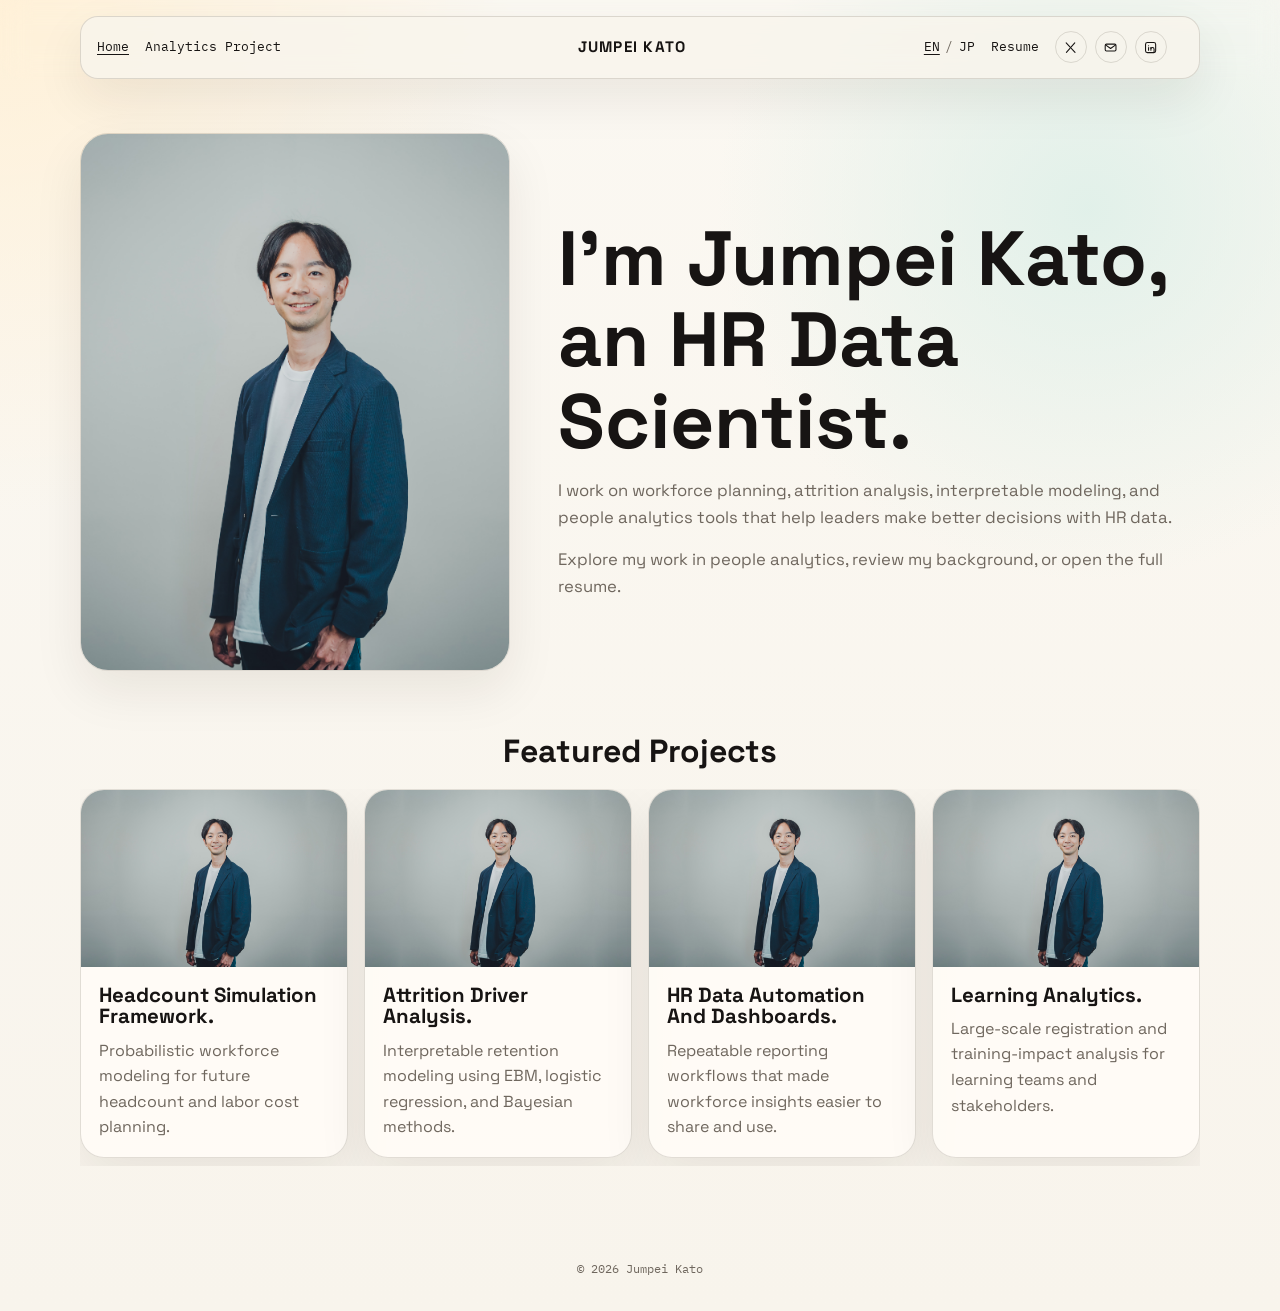
==== src/index.html @ 15a97541 "small modifications in the text" ====
<!doctype html>
<html lang="en">
<head>
  <meta charset="UTF-8">
  <meta name="viewport" content="width=device-width, initial-scale=1.0">
  <title>Jumpei Kato | Portfolio</title>
  <meta
    name="description"
    content="Jumpei Kato portfolio homepage focused on people analytics, workforce planning, and HR data science."
  >
  <link rel="preconnect" href="https://fonts.googleapis.com">
  <link rel="preconnect" href="https://fonts.gstatic.com" crossorigin>
  <link href="https://fonts.googleapis.com/css2?family=Space+Grotesk:wght@400;500;700&family=IBM+Plex+Mono:wght@400;500&display=swap" rel="stylesheet">
  <link rel="stylesheet" href="./style.css">
</head>
<body class="page-home" data-page="home" data-lang="en">
  <div class="grain" aria-hidden="true"></div>
  <div id="site-header"></div>

  <main class="home-main">
    <section class="hero-split">
      <section class="hero-media">
        <img src="./assets/images/self_image.jpg" alt="Portrait of Jumpei Kato">
      </section>

      <section class="intro-stack">
        <h1>I’m Jumpei Kato, an HR Data Scientist.</h1>
        <p class="intro-copy">
          I work on workforce planning, attrition analysis, interpretable modeling,
          and people analytics tools that help leaders make better decisions with HR data.
        </p>
        <p class="support-copy">
          Explore my work in people analytics, review my background, or open the full resume.
        </p>
      </section>
    </section>

    <section class="carousel-section">
      <div class="section-heading">
        <h2>Featured Projects</h2>
      </div>

      <div class="project-carousel">
        <article class="carousel-card">
          <div class="carousel-card-media">
            <img src="./assets/images/self_image.jpg" alt="Headcount Simulation Framework preview">
          </div>
          <div class="carousel-card-body">
            <h3>Headcount Simulation Framework.</h3>
            <p>Probabilistic workforce modeling for future headcount and labor cost planning.</p>
          </div>
        </article>

        <article class="carousel-card">
          <div class="carousel-card-media">
            <img src="./assets/images/self_image.jpg" alt="Attrition Driver Analysis preview">
          </div>
          <div class="carousel-card-body">
            <h3>Attrition Driver Analysis.</h3>
            <p>Interpretable retention modeling using EBM, logistic regression, and Bayesian methods.</p>
          </div>
        </article>

        <article class="carousel-card">
          <div class="carousel-card-media">
            <img src="./assets/images/self_image.jpg" alt="HR Data Automation And Dashboards preview">
          </div>
          <div class="carousel-card-body">
            <h3>HR Data Automation And Dashboards.</h3>
            <p>Repeatable reporting workflows that made workforce insights easier to share and use.</p>
          </div>
        </article>

        <article class="carousel-card">
          <div class="carousel-card-media">
            <img src="./assets/images/self_image.jpg" alt="Learning Analytics preview">
          </div>
          <div class="carousel-card-body">
            <h3>Learning Analytics.</h3>
            <p>Large-scale registration and training-impact analysis for learning teams and stakeholders.</p>
          </div>
        </article>
      </div>
    </section>
  </main>

  <footer class="site-footer">
    <p>© <span id="year"></span> Jumpei Kato</p>
  </footer>

  <script src="./header.js"></script>
  <script src="./script.js"></script>
</body>
</html>
---- src/style.css ----
:root {
  --bg: #f8f4ec;
  --surface: rgba(255, 252, 247, 0.9);
  --ink: #171413;
  --muted: #6f675e;
  --line: rgba(73, 59, 43, 0.16);
  --accent: #145c53;
  --accent-soft: #e2efe9;
  --shadow: 0 20px 50px rgba(36, 28, 19, 0.08);
}

* {
  box-sizing: border-box;
}

html {
  scroll-behavior: smooth;
}

body {
  margin: 0;
  color: var(--ink);
  font-family: "Space Grotesk", sans-serif;
  line-height: 1.6;
  background:
    radial-gradient(circle at top left, rgba(255, 240, 214, 0.95), transparent 28%),
    radial-gradient(circle at 85% 16%, rgba(224, 240, 233, 0.95), transparent 24%),
    linear-gradient(180deg, #fbf8f2 0%, var(--bg) 100%);
}

.grain {
  position: fixed;
  inset: 0;
  pointer-events: none;
  opacity: 0.07;
  background-image: radial-gradient(#000 0.35px, transparent 0.35px);
  background-size: 4px 4px;
}

a {
  color: inherit;
}

.site-header {
  position: sticky;
  top: 0;
  z-index: 20;
  padding: 1rem 1.2rem 0;
  backdrop-filter: blur(14px);
}

.site-header-inner,
.nav-mobile {
  width: min(1120px, calc(100% - 0rem));
  margin: 0 auto;
  border: 1px solid var(--line);
  background: rgba(248, 244, 236, 0.82);
  box-shadow: var(--shadow);
}

.site-header-inner {
  display: grid;
  grid-template-columns: 1fr auto 1fr auto;
  align-items: center;
  gap: 1rem;
  padding: 0.9rem 1rem;
  border-radius: 18px;
}

.brand,
.nav a,
.header-links a {
  text-decoration: none;
}

.brand {
  font-size: 0.95rem;
  font-weight: 700;
  letter-spacing: 0.08em;
  text-transform: uppercase;
}

.nav,
.header-links {
  display: flex;
  align-items: center;
  gap: 1rem;
}

.nav-left {
  justify-self: start;
}

.header-links {
  justify-self: end;
}

.nav a,
.header-links a,
.lang-toggle,
.social-links,
.eyebrow,
.site-footer,
.muted-line {
  font-family: "IBM Plex Mono", monospace;
}

.nav a,
.header-links a {
  font-size: 0.8rem;
}

.lang-toggle {
  display: inline-flex;
  align-items: center;
  gap: 0.35rem;
  font-size: 0.8rem;
}

.lang-toggle span {
  color: var(--muted);
}

.lang-toggle a[aria-current="page"] {
  text-decoration: underline;
  text-underline-offset: 0.2rem;
}

.social-links {
  display: inline-flex;
  align-items: center;
  gap: 0.5rem;
}

.icon-link {
  display: inline-flex;
  align-items: center;
  justify-content: center;
  width: 2rem;
  height: 2rem;
  border: 1px solid var(--line);
  border-radius: 999px;
  transition: background-color 160ms ease, border-color 160ms ease;
}

.icon-link:hover {
  background: var(--accent-soft);
  border-color: rgba(20, 92, 83, 0.22);
}

.icon-link svg {
  width: 0.95rem;
  height: 0.95rem;
  fill: none;
  stroke: currentColor;
  stroke-width: 1.7;
  stroke-linecap: round;
  stroke-linejoin: round;
}

.nav a[aria-current="page"] {
  text-decoration: underline;
  text-underline-offset: 0.2rem;
}

.nav-toggle,
.nav-mobile {
  display: none;
}

.nav-toggle {
  border: 1px solid var(--line);
  background: transparent;
  color: var(--ink);
  padding: 0.45rem 0.7rem;
  border-radius: 999px;
  font-family: "IBM Plex Mono", monospace;
  font-size: 0.78rem;
}

.home-main,
.page-main {
  margin: 0 auto;
}

.home-main {
  width: min(1120px, calc(100% - 2rem));
  padding: 3.4rem 0 4rem;
}

.page-main {
  width: min(980px, calc(100% - 2rem));
  padding: 3rem 0 4rem;
}

.hero-split {
  display: grid;
  grid-template-columns: minmax(300px, 430px) minmax(0, 1fr);
  align-items: center;
  gap: 3rem;
}

.intro-stack,
.page-intro {
  text-align: center;
}

.intro-stack {
  max-width: 760px;
}

.hero-split .intro-stack {
  max-width: 620px;
  text-align: left;
}

.eyebrow {
  margin: 0;
  color: var(--muted);
  font-size: 0.76rem;
  letter-spacing: 0.08em;
  text-transform: uppercase;
}

h1,
h2,
h3,
p {
  margin: 0;
}

h1,
h2,
h3 {
  line-height: 1.06;
}

h1 {
  margin-top: 0.9rem;
  font-size: clamp(2.8rem, 7vw, 4.8rem);
}

h2 {
  font-size: clamp(1.5rem, 4vw, 2rem);
}

h3 {
  font-size: 1.28rem;
}

.intro-copy,
.support-copy {
  max-width: 700px;
  margin: 1rem auto 0;
  color: var(--muted);
  font-size: 1.04rem;
}

.hero-media {
  width: 100%;
}

.hero-media img {
  display: block;
  width: 100%;
  aspect-ratio: 4 / 5;
  object-fit: cover;
  border-radius: 28px;
  border: 1px solid var(--line);
  box-shadow: var(--shadow);
}

.button-row {
  display: flex;
  justify-content: center;
  gap: 0.8rem;
  flex-wrap: wrap;
  margin-top: 1.2rem;
}

.button-row-left {
  justify-content: flex-start;
}

.hero-split .intro-copy,
.hero-split .support-copy {
  max-width: 40rem;
  margin-left: 0;
  margin-right: 0;
}

.primary-button,
.learn-more {
  display: inline-flex;
  align-items: center;
  justify-content: center;
  min-height: 2.8rem;
  padding: 0.7rem 1rem;
  border-radius: 999px;
  text-decoration: none;
}

.primary-button {
  border: 1px solid transparent;
  background: var(--accent);
  color: #f8fffd;
}

.carousel-section,
.stacked-cards,
.resume-layout {
  margin-top: 4rem;
}

.section-heading {
  margin-bottom: 1.25rem;
  text-align: center;
}

.section-heading h2 {
  margin-top: 0.45rem;
}

.project-carousel {
  display: grid;
  grid-auto-flow: column;
  grid-auto-columns: minmax(260px, 360px);
  gap: 1rem;
  overflow-x: auto;
  padding-bottom: 0.5rem;
  scroll-snap-type: x proximity;
}

.carousel-card,
.detail-card {
  border: 1px solid var(--line);
  border-radius: 24px;
  background: var(--surface);
  box-shadow: var(--shadow);
}

.carousel-card {
  overflow: hidden;
  scroll-snap-align: start;
}

.carousel-card-media img {
  display: block;
  width: 100%;
  aspect-ratio: 3 / 2;
  object-fit: cover;
}

.carousel-card-body {
  padding: 1.1rem;
}

.carousel-card-body p {
  margin-top: 0.6rem;
  color: var(--muted);
}

.learn-more {
  margin-top: 1rem;
  border: 1px solid var(--line);
  background: #fff;
  width: fit-content;
}

.page-intro {
  max-width: 820px;
  margin: 0 auto;
}

.stacked-cards,
.resume-layout {
  display: grid;
  gap: 1rem;
}

.detail-card {
  padding: 1.25rem;
}

.detail-card p + p,
.resume-item + .resume-item {
  margin-top: 0.85rem;
}

.detail-card h2 {
  margin-bottom: 0.85rem;
}

.muted-line {
  color: var(--muted);
  font-size: 0.8rem;
}

.site-footer {
  width: min(1120px, calc(100% - 2rem));
  margin: 0 auto 2rem;
  padding-top: 1.8rem;
  color: var(--muted);
  font-size: 0.78rem;
  text-align: center;
}

@media (max-width: 800px) {
  .site-header-inner {
    grid-template-columns: 1fr auto auto;
  }

  .nav-left,
  .header-links {
    display: none;
  }

  .brand {
    justify-self: start;
  }

  .nav-toggle {
    display: inline-flex;
  }

  .nav-mobile {
    margin-top: 0.5rem;
    padding: 0.8rem 1rem;
    border-radius: 18px;
    flex-direction: column;
    align-items: flex-start;
    gap: 0.75rem;
  }

  .nav-mobile.open {
    display: flex;
  }

  .hero-split {
    grid-template-columns: 1fr;
    gap: 2rem;
  }

  .hero-split .intro-stack {
    max-width: 760px;
    text-align: center;
  }

  .hero-split .intro-copy,
  .hero-split .support-copy {
    margin-left: auto;
    margin-right: auto;
  }

  .hero-split .button-row {
    justify-content: center;
  }
}

@media (max-width: 640px) {
  .home-main,
  .page-main,
  .site-footer {
    width: min(100% - 1rem, 1120px);
  }

  .site-header {
    padding-inline: 0.5rem;
  }

  .site-header-inner,
  .nav-mobile,
  .detail-card,
  .carousel-card,
  .hero-media img {
    border-radius: 18px;
  }

  .project-carousel {
    grid-auto-columns: minmax(240px, 88vw);
  }
}
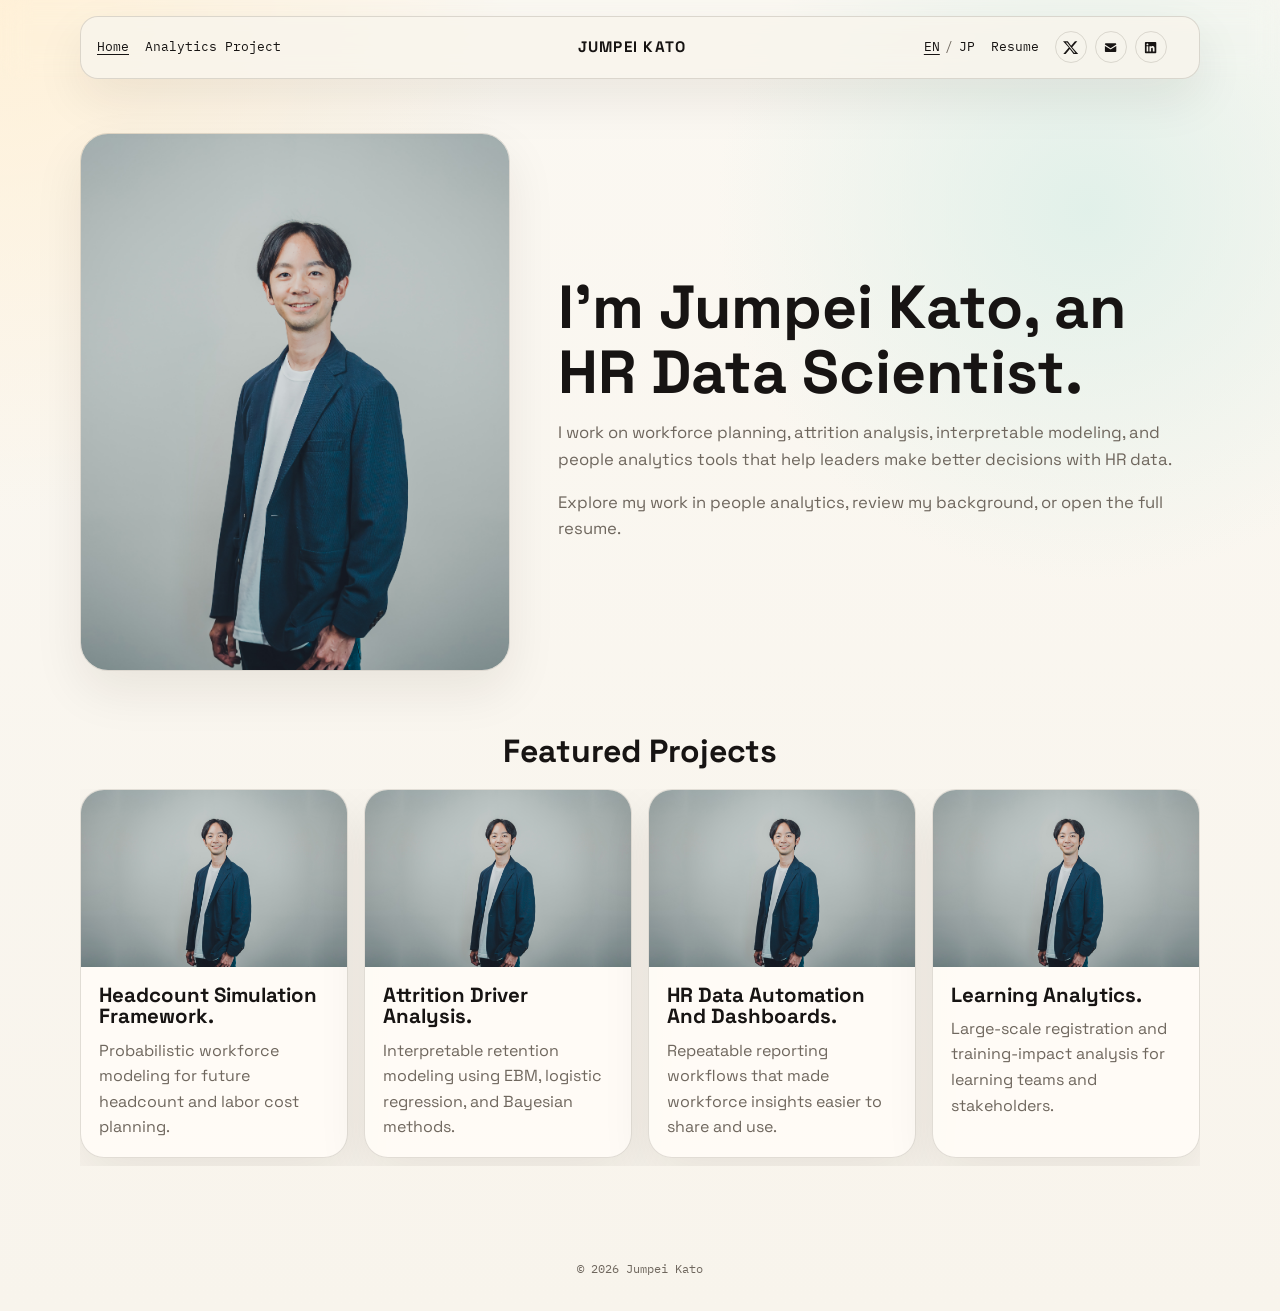
==== commit e135bf38: "modification" ====
--- a/src/index.html
+++ b/src/index.html
@@ -11,7 +11,7 @@
   <link rel="preconnect" href="https://fonts.googleapis.com">
   <link rel="preconnect" href="https://fonts.gstatic.com" crossorigin>
   <link href="https://fonts.googleapis.com/css2?family=Space+Grotesk:wght@400;500;700&family=IBM+Plex+Mono:wght@400;500&display=swap" rel="stylesheet">
-  <link rel="stylesheet" href="./style.css">
+  <link rel="stylesheet" href="./style.css?v=20260426">
 </head>
 <body class="page-home" data-page="home" data-lang="en">
   <div class="grain" aria-hidden="true"></div>
@@ -88,7 +88,7 @@
     <p>© <span id="year"></span> Jumpei Kato</p>
   </footer>
 
-  <script src="./header.js"></script>
+  <script src="./header.js?v=20260426"></script>
   <script src="./script.js"></script>
 </body>
 </html>
--- a/src/style.css
+++ b/src/style.css
@@ -151,11 +151,8 @@
 .icon-link svg {
   width: 0.95rem;
   height: 0.95rem;
-  fill: none;
-  stroke: currentColor;
-  stroke-width: 1.7;
-  stroke-linecap: round;
-  stroke-linejoin: round;
+  fill: currentColor;
+  stroke: none;
 }
 
 .nav a[aria-current="page"] {
@@ -238,6 +235,10 @@
 h1 {
   margin-top: 0.9rem;
   font-size: clamp(2.8rem, 7vw, 4.8rem);
+}
+
+.hero-split h1 {
+  font-size: clamp(2.3rem, 5.5vw, 3.8rem);
 }
 
 h2 {
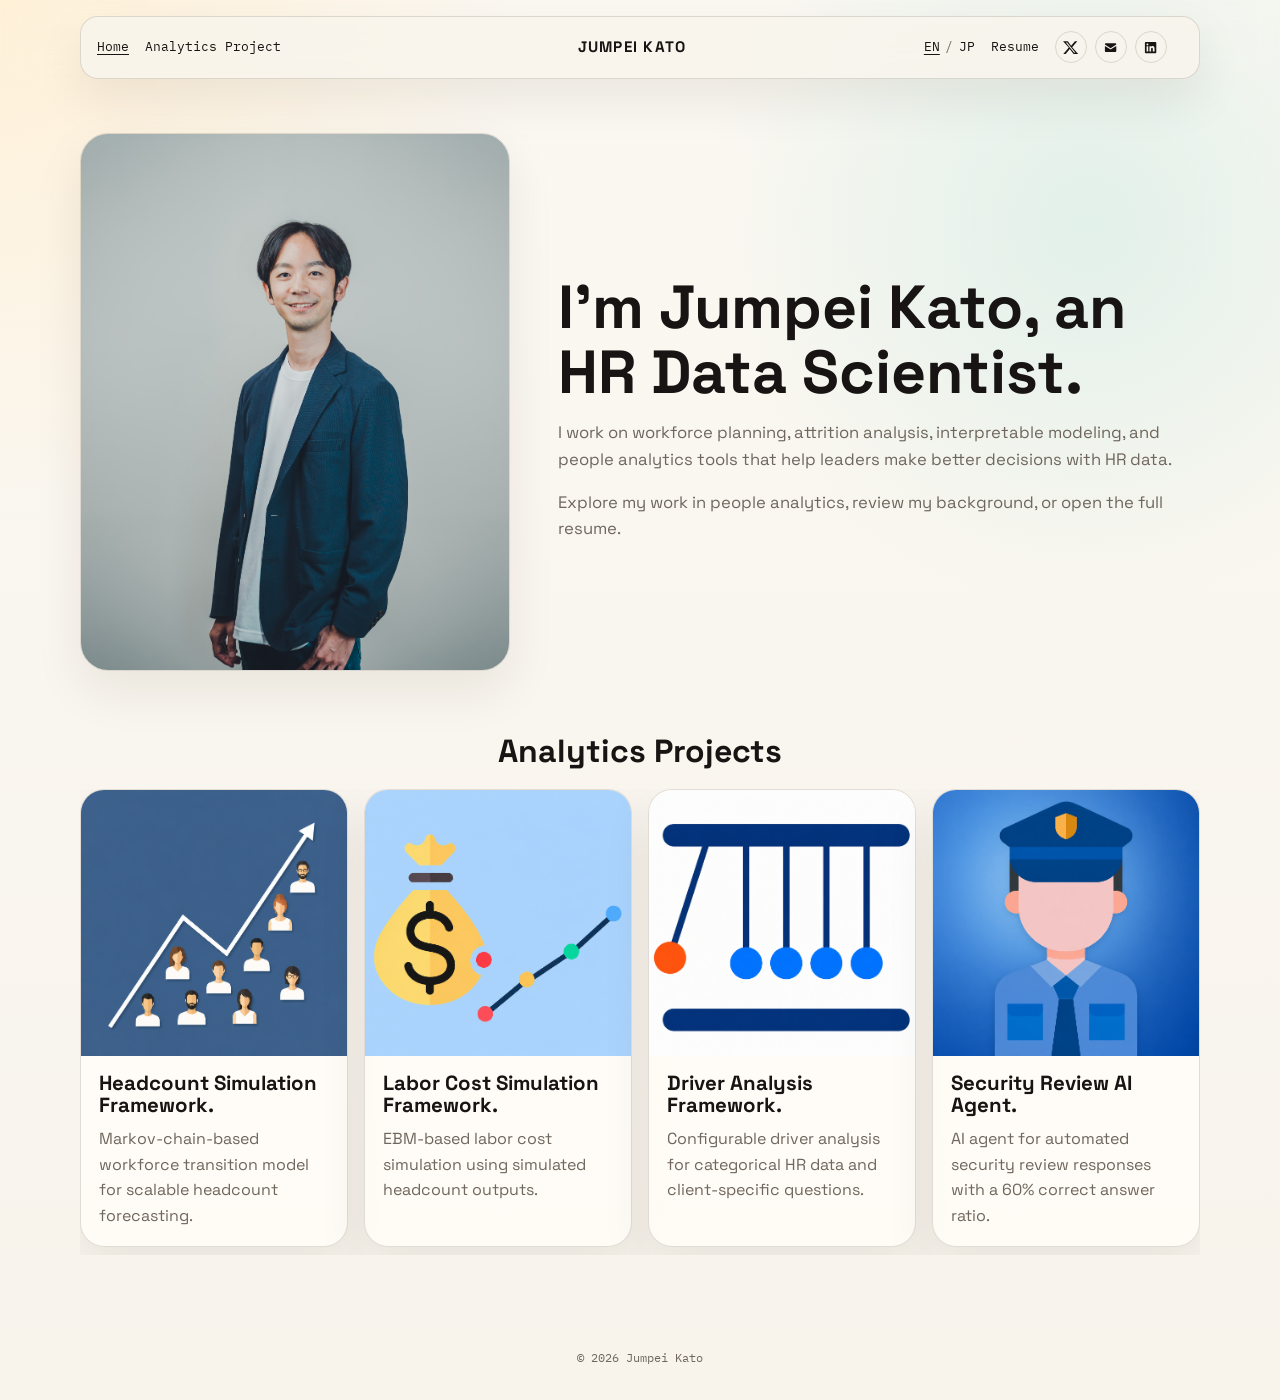
==== commit e1d93a7d: "pics are updated. links are added" ====
--- a/src/index.html
+++ b/src/index.html
@@ -37,49 +37,49 @@
 
     <section class="carousel-section">
       <div class="section-heading">
-        <h2>Featured Projects</h2>
+        <h2>Analytics Projects</h2>
       </div>
 
       <div class="project-carousel">
-        <article class="carousel-card">
+        <a class="carousel-card" href="./projects.html#headcount-simulation-framework">
           <div class="carousel-card-media">
-            <img src="./assets/images/self_image.jpg" alt="Headcount Simulation Framework preview">
+            <img src="./assets/images/headcount_simulation.png" alt="Headcount Simulation Framework preview">
           </div>
           <div class="carousel-card-body">
             <h3>Headcount Simulation Framework.</h3>
-            <p>Probabilistic workforce modeling for future headcount and labor cost planning.</p>
+            <p>Markov-chain-based workforce transition model for scalable headcount forecasting.</p>
           </div>
-        </article>
+        </a>
 
-        <article class="carousel-card">
+        <a class="carousel-card" href="./projects.html#labor-cost-simulation-framework">
           <div class="carousel-card-media">
-            <img src="./assets/images/self_image.jpg" alt="Attrition Driver Analysis preview">
+            <img src="./assets/images/laborcost_simulation.png" alt="Labor Cost Simulation Framework preview">
           </div>
           <div class="carousel-card-body">
-            <h3>Attrition Driver Analysis.</h3>
-            <p>Interpretable retention modeling using EBM, logistic regression, and Bayesian methods.</p>
+            <h3>Labor Cost Simulation Framework.</h3>
+            <p>EBM-based labor cost simulation using simulated headcount outputs.</p>
           </div>
-        </article>
+        </a>
 
-        <article class="carousel-card">
+        <a class="carousel-card" href="./projects.html#driver-analysis-framework">
           <div class="carousel-card-media">
-            <img src="./assets/images/self_image.jpg" alt="HR Data Automation And Dashboards preview">
+            <img src="./assets/images/driver_analysis.png" alt="Driver Analysis Framework preview">
           </div>
           <div class="carousel-card-body">
-            <h3>HR Data Automation And Dashboards.</h3>
-            <p>Repeatable reporting workflows that made workforce insights easier to share and use.</p>
+            <h3>Driver Analysis Framework.</h3>
+            <p>Configurable driver analysis for categorical HR data and client-specific questions.</p>
           </div>
-        </article>
+        </a>
 
-        <article class="carousel-card">
+        <a class="carousel-card" href="./projects.html#security-review-ai-agent">
           <div class="carousel-card-media">
-            <img src="./assets/images/self_image.jpg" alt="Learning Analytics preview">
+            <img src="./assets/images/security_app.png" alt="Security Review AI Agent preview">
           </div>
           <div class="carousel-card-body">
-            <h3>Learning Analytics.</h3>
-            <p>Large-scale registration and training-impact analysis for learning teams and stakeholders.</p>
+            <h3>Security Review AI Agent.</h3>
+            <p>AI agent for automated security review responses with a 60% correct answer ratio.</p>
           </div>
-        </article>
+        </a>
       </div>
     </section>
   </main>
@@ -89,6 +89,6 @@
   </footer>
 
   <script src="./header.js?v=20260426"></script>
-  <script src="./script.js"></script>
+  <script src="./script.js?v=20260426"></script>
 </body>
 </html>
--- a/src/style.css
+++ b/src/style.css
@@ -341,14 +341,25 @@
 }
 
 .carousel-card {
+  display: block;
   overflow: hidden;
   scroll-snap-align: start;
+  color: inherit;
+  text-decoration: none;
+  transition: border-color 160ms ease, transform 160ms ease;
+}
+
+.carousel-card:hover,
+.carousel-card:focus-visible {
+  border-color: rgba(20, 92, 83, 0.34);
+  transform: translateY(-2px);
+  outline: none;
 }
 
 .carousel-card-media img {
   display: block;
   width: 100%;
-  aspect-ratio: 3 / 2;
+  aspect-ratio: 1 / 1;
   object-fit: cover;
 }
 
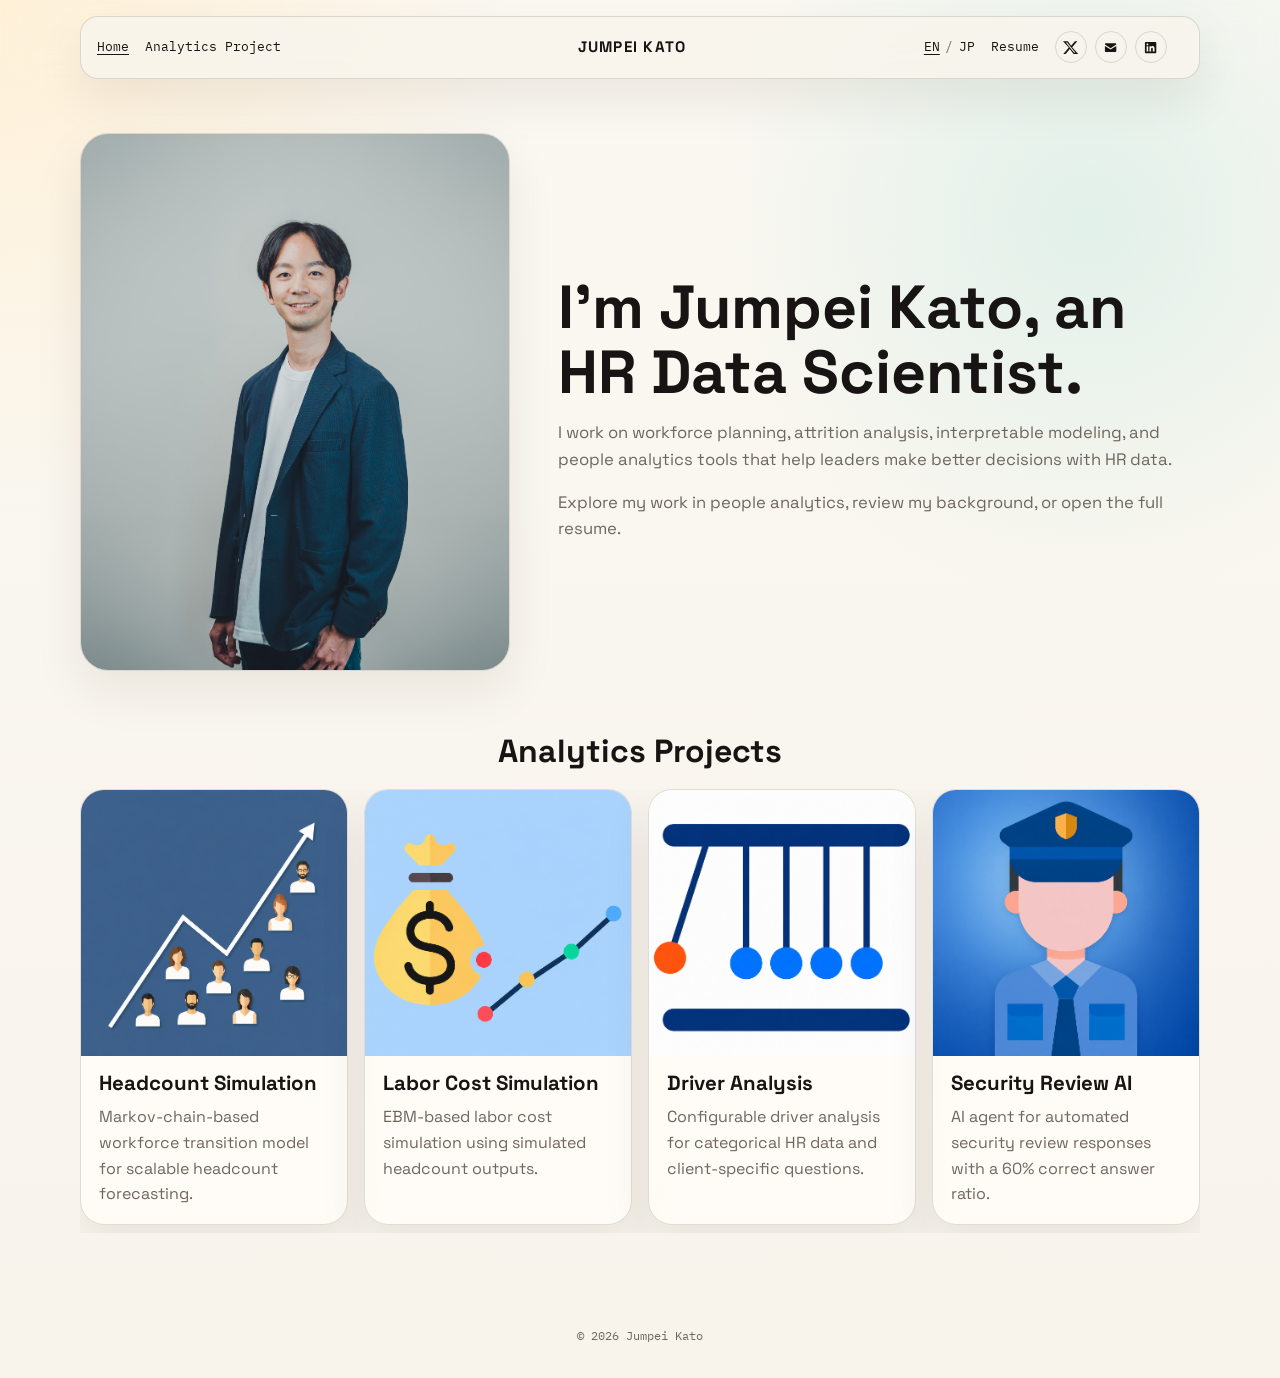
==== commit 121bdfa3: "add favicon and small text modification" ====
--- a/src/index.html
+++ b/src/index.html
@@ -10,6 +10,7 @@
   >
   <link rel="preconnect" href="https://fonts.googleapis.com">
   <link rel="preconnect" href="https://fonts.gstatic.com" crossorigin>
+  <link rel="icon" href="./assets/favicon.svg" type="image/svg+xml">
   <link href="https://fonts.googleapis.com/css2?family=Space+Grotesk:wght@400;500;700&family=IBM+Plex+Mono:wght@400;500&display=swap" rel="stylesheet">
   <link rel="stylesheet" href="./style.css?v=20260426">
 </head>
@@ -46,7 +47,7 @@
             <img src="./assets/images/headcount_simulation.png" alt="Headcount Simulation Framework preview">
           </div>
           <div class="carousel-card-body">
-            <h3>Headcount Simulation Framework.</h3>
+            <h3>Headcount Simulation</h3>
             <p>Markov-chain-based workforce transition model for scalable headcount forecasting.</p>
           </div>
         </a>
@@ -56,7 +57,7 @@
             <img src="./assets/images/laborcost_simulation.png" alt="Labor Cost Simulation Framework preview">
           </div>
           <div class="carousel-card-body">
-            <h3>Labor Cost Simulation Framework.</h3>
+            <h3>Labor Cost Simulation</h3>
             <p>EBM-based labor cost simulation using simulated headcount outputs.</p>
           </div>
         </a>
@@ -66,7 +67,7 @@
             <img src="./assets/images/driver_analysis.png" alt="Driver Analysis Framework preview">
           </div>
           <div class="carousel-card-body">
-            <h3>Driver Analysis Framework.</h3>
+            <h3>Driver Analysis</h3>
             <p>Configurable driver analysis for categorical HR data and client-specific questions.</p>
           </div>
         </a>
@@ -76,7 +77,7 @@
             <img src="./assets/images/security_app.png" alt="Security Review AI Agent preview">
           </div>
           <div class="carousel-card-body">
-            <h3>Security Review AI Agent.</h3>
+            <h3>Security Review AI</h3>
             <p>AI agent for automated security review responses with a 60% correct answer ratio.</p>
           </div>
         </a>
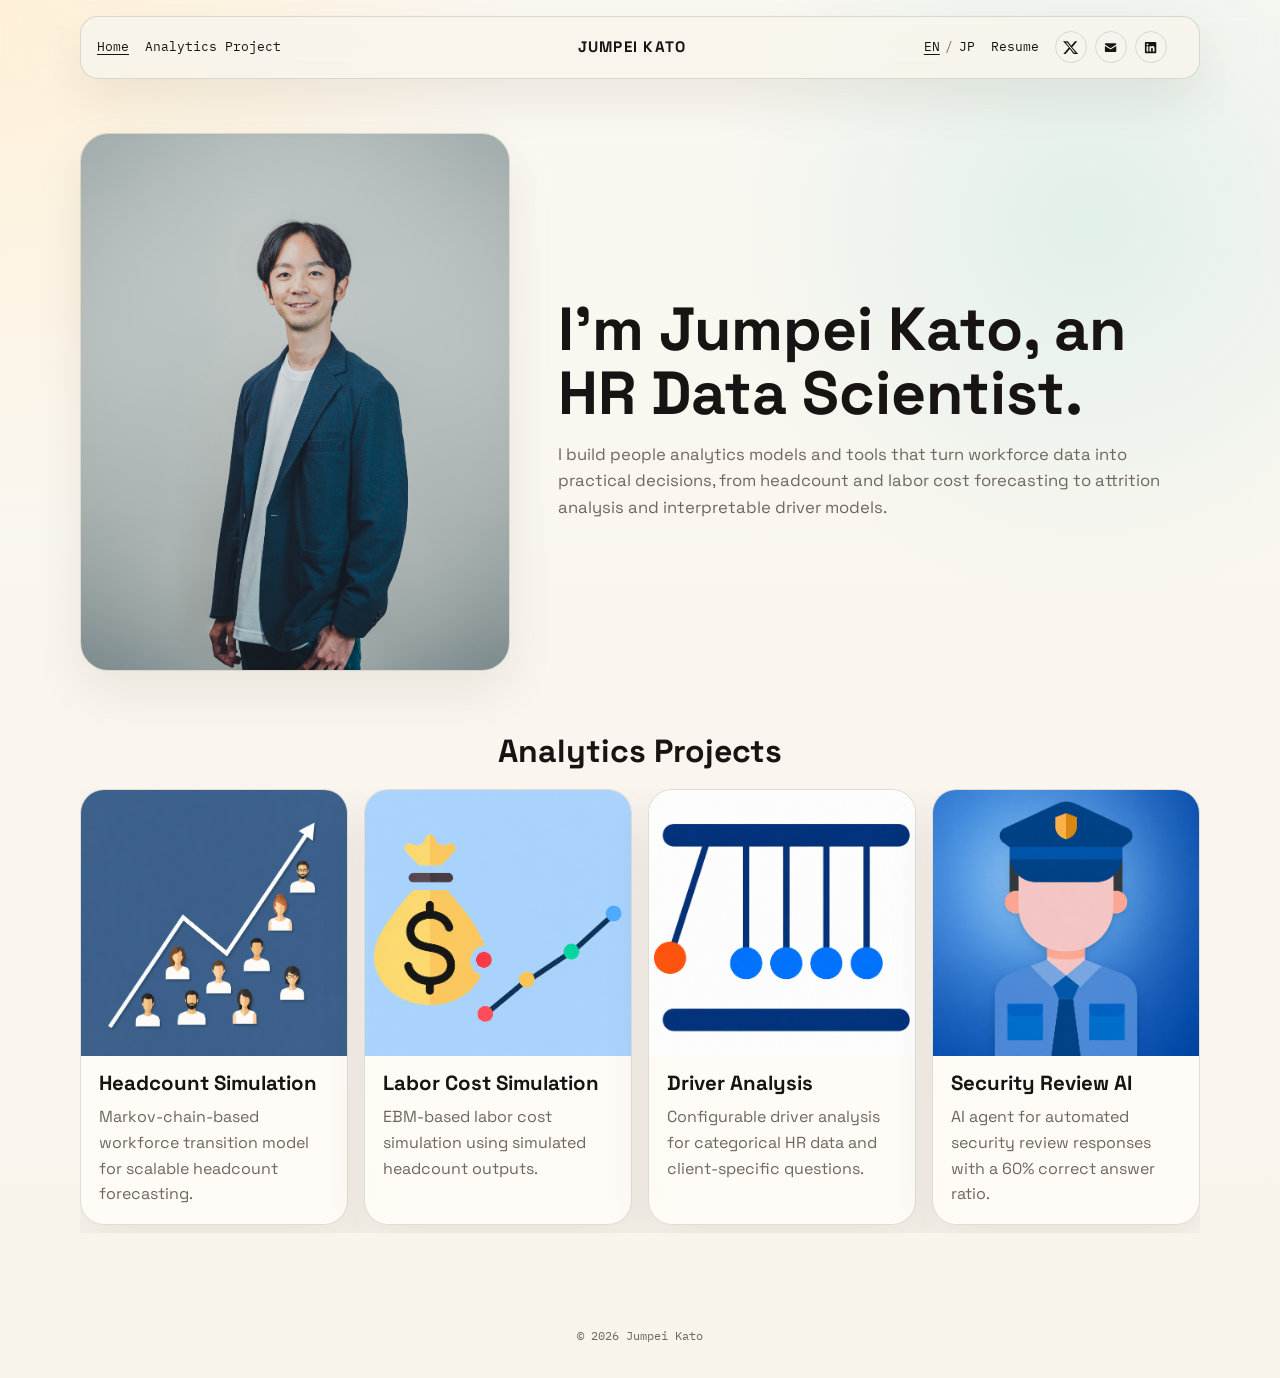
==== commit dd7dffd0: "small text update in jp page" ====
--- a/src/index.html
+++ b/src/index.html
@@ -27,11 +27,8 @@
       <section class="intro-stack">
         <h1>I’m Jumpei Kato, an HR Data Scientist.</h1>
         <p class="intro-copy">
-          I work on workforce planning, attrition analysis, interpretable modeling,
-          and people analytics tools that help leaders make better decisions with HR data.
-        </p>
-        <p class="support-copy">
-          Explore my work in people analytics, review my background, or open the full resume.
+          I build people analytics models and tools that turn workforce data into practical decisions,
+          from headcount and labor cost forecasting to attrition analysis and interpretable driver models.
         </p>
       </section>
     </section>
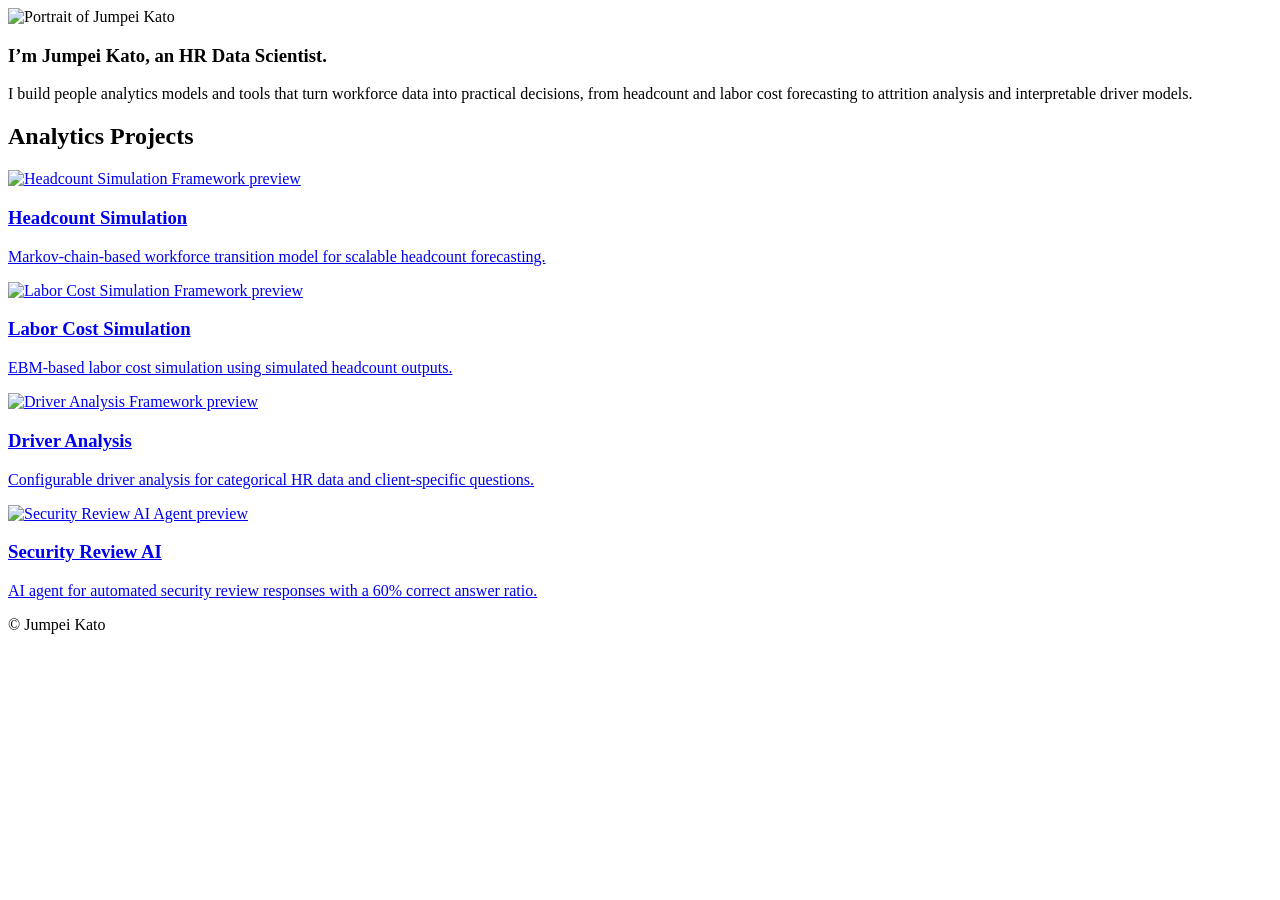
==== commit 64bd4daa: "url is modified" ====
--- a/src/index.html
+++ b/src/index.html
@@ -10,9 +10,9 @@
   >
   <link rel="preconnect" href="https://fonts.googleapis.com">
   <link rel="preconnect" href="https://fonts.gstatic.com" crossorigin>
-  <link rel="icon" href="./assets/favicon.svg" type="image/svg+xml">
+  <link rel="icon" href="/assets/favicon.svg" type="image/svg+xml">
   <link href="https://fonts.googleapis.com/css2?family=Space+Grotesk:wght@400;500;700&family=IBM+Plex+Mono:wght@400;500&display=swap" rel="stylesheet">
-  <link rel="stylesheet" href="./style.css?v=20260426">
+  <link rel="stylesheet" href="/style.css?v=20260427">
 </head>
 <body class="page-home" data-page="home" data-lang="en">
   <div class="grain" aria-hidden="true"></div>
@@ -21,7 +21,7 @@
   <main class="home-main">
     <section class="hero-split">
       <section class="hero-media">
-        <img src="./assets/images/self_image.jpg" alt="Portrait of Jumpei Kato">
+        <img src="/assets/images/self_image.jpg" alt="Portrait of Jumpei Kato">
       </section>
 
       <section class="intro-stack">
@@ -39,9 +39,9 @@
       </div>
 
       <div class="project-carousel">
-        <a class="carousel-card" href="./projects.html#headcount-simulation-framework">
+        <a class="carousel-card" href="/projects#headcount-simulation-framework">
           <div class="carousel-card-media">
-            <img src="./assets/images/headcount_simulation.png" alt="Headcount Simulation Framework preview">
+            <img src="/assets/images/headcount_simulation.png" alt="Headcount Simulation Framework preview">
           </div>
           <div class="carousel-card-body">
             <h3>Headcount Simulation</h3>
@@ -49,9 +49,9 @@
           </div>
         </a>
 
-        <a class="carousel-card" href="./projects.html#labor-cost-simulation-framework">
+        <a class="carousel-card" href="/projects#labor-cost-simulation-framework">
           <div class="carousel-card-media">
-            <img src="./assets/images/laborcost_simulation.png" alt="Labor Cost Simulation Framework preview">
+            <img src="/assets/images/laborcost_simulation.png" alt="Labor Cost Simulation Framework preview">
           </div>
           <div class="carousel-card-body">
             <h3>Labor Cost Simulation</h3>
@@ -59,9 +59,9 @@
           </div>
         </a>
 
-        <a class="carousel-card" href="./projects.html#driver-analysis-framework">
+        <a class="carousel-card" href="/projects#driver-analysis-framework">
           <div class="carousel-card-media">
-            <img src="./assets/images/driver_analysis.png" alt="Driver Analysis Framework preview">
+            <img src="/assets/images/driver_analysis.png" alt="Driver Analysis Framework preview">
           </div>
           <div class="carousel-card-body">
             <h3>Driver Analysis</h3>
@@ -69,9 +69,9 @@
           </div>
         </a>
 
-        <a class="carousel-card" href="./projects.html#security-review-ai-agent">
+        <a class="carousel-card" href="/projects#security-review-ai-agent">
           <div class="carousel-card-media">
-            <img src="./assets/images/security_app.png" alt="Security Review AI Agent preview">
+            <img src="/assets/images/security_app.png" alt="Security Review AI Agent preview">
           </div>
           <div class="carousel-card-body">
             <h3>Security Review AI</h3>
@@ -86,7 +86,7 @@
     <p>© <span id="year"></span> Jumpei Kato</p>
   </footer>
 
-  <script src="./header.js?v=20260426"></script>
-  <script src="./script.js?v=20260426"></script>
+  <script src="/header.js?v=20260427"></script>
+  <script src="/script.js?v=20260427"></script>
 </body>
 </html>
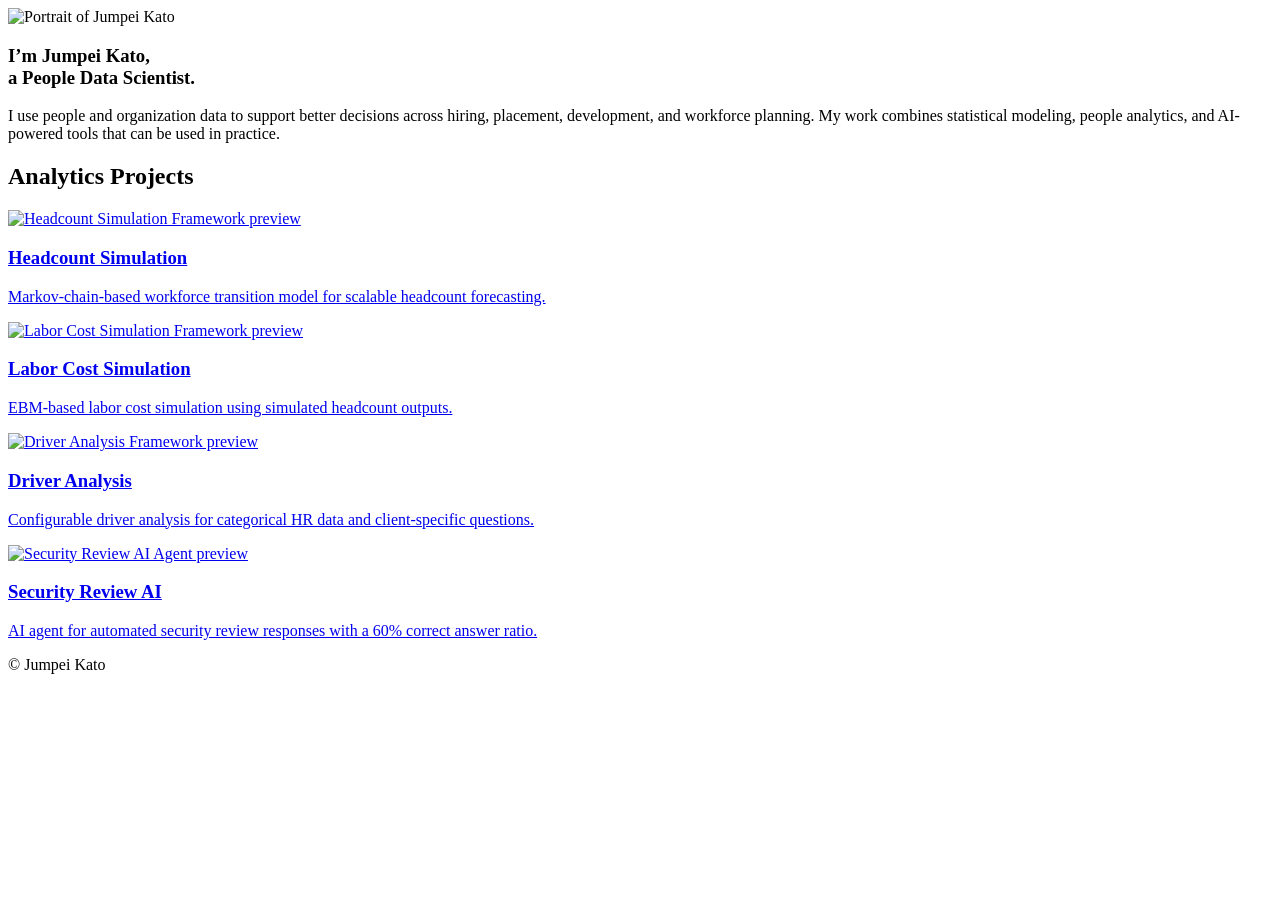
==== commit 5884eaee: "title and sub title are modified" ====
--- a/src/index.html
+++ b/src/index.html
@@ -25,10 +25,10 @@
       </section>
 
       <section class="intro-stack">
-        <h1>I’m Jumpei Kato, an HR Data Scientist.</h1>
+        <h1>I’m Jumpei Kato,<br>a People Data Scientist.</h1>
         <p class="intro-copy">
-          I build people analytics models and tools that turn workforce data into practical decisions,
-          from headcount and labor cost forecasting to attrition analysis and interpretable driver models.
+          I use people and organization data to support better decisions across hiring, placement, development, and workforce planning.
+          My work combines statistical modeling, people analytics, and AI-powered tools that can be used in practice.
         </p>
       </section>
     </section>
